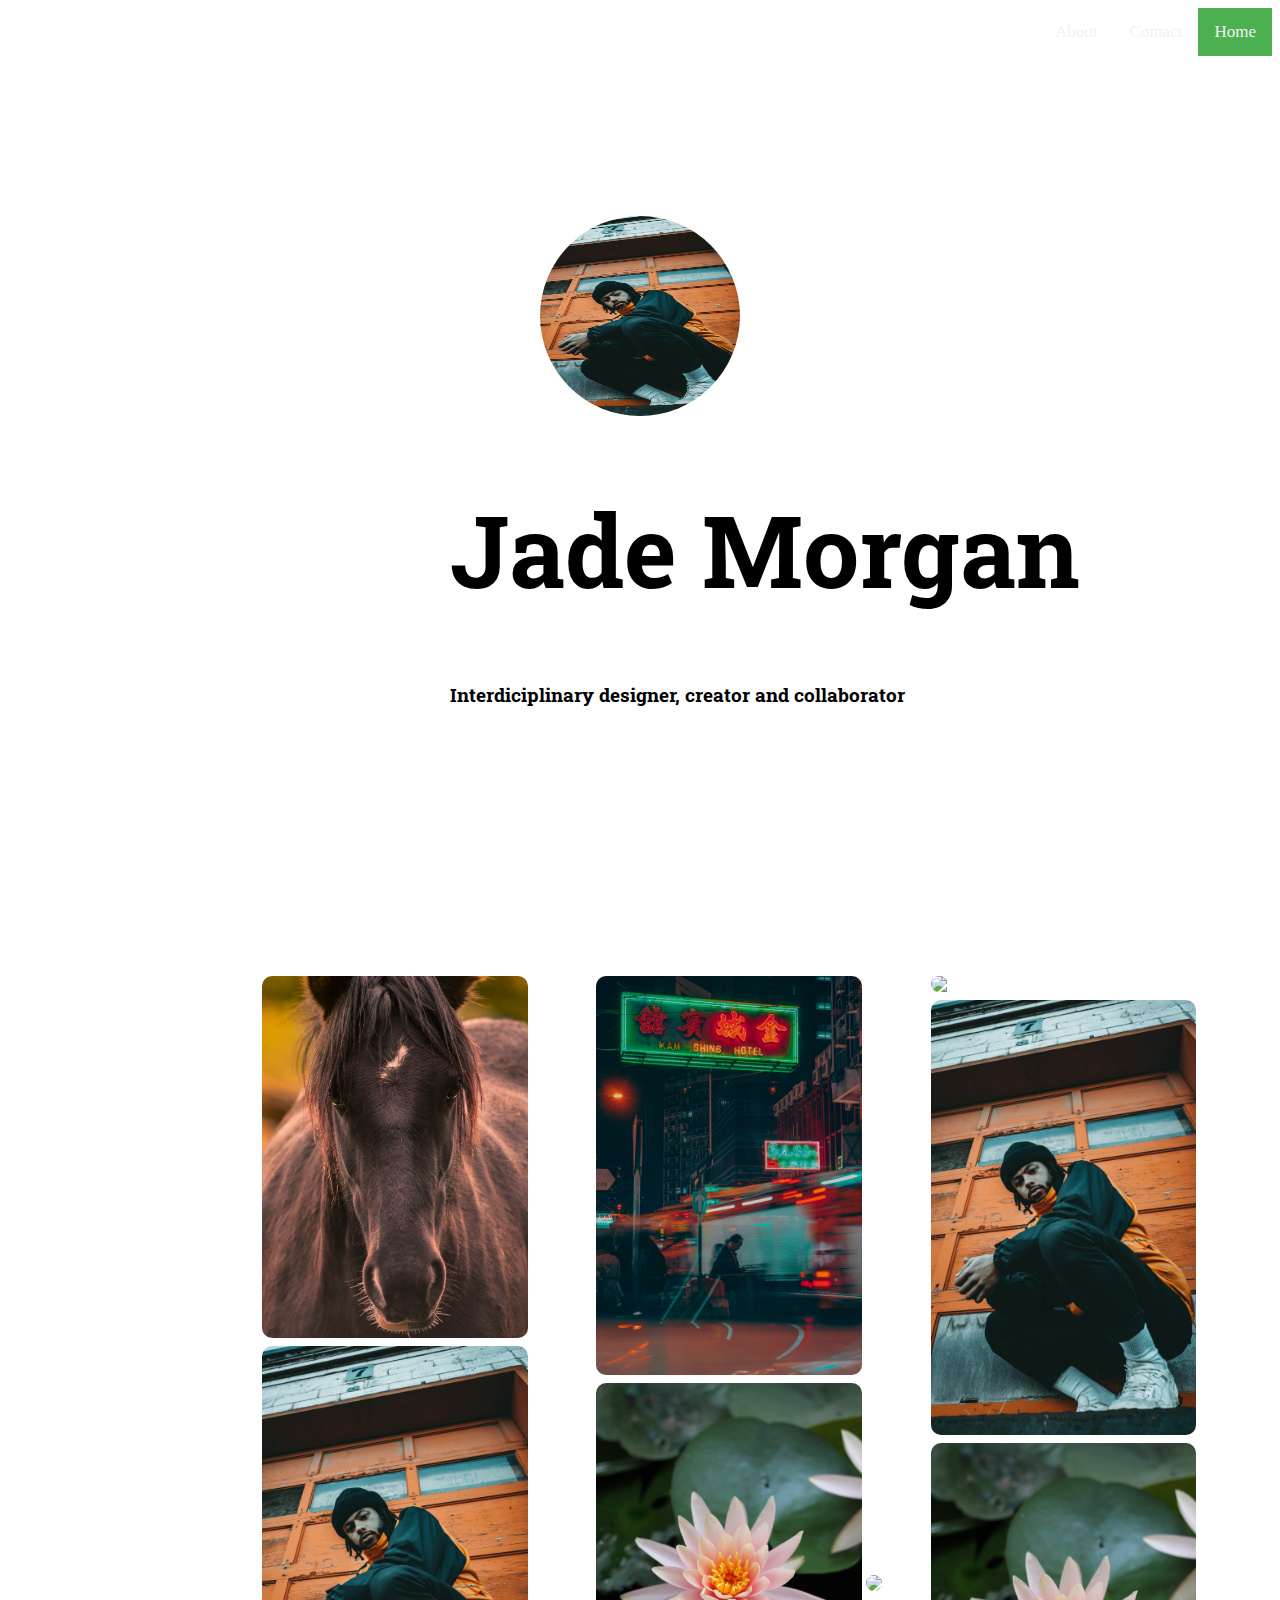
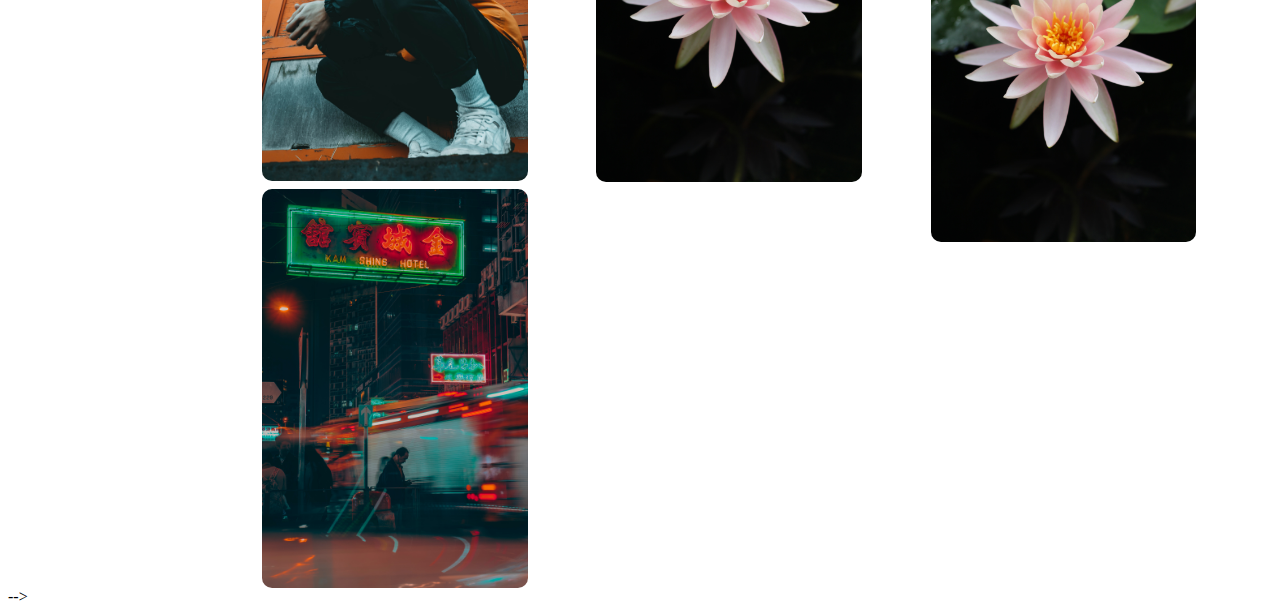
==== index.html @ 74cf1a77 "working on main site now" ====
<!DOCTYPE html>

<html lang="en">

<head>

  <meta http-equiv="content-type" content="text/html; charset=utf-8">

  <title>Jade Morgan</title>
    <script src="https://ajax.googleapis.com/ajax/libs/jquery/3.1.1/jquery.min.js"></script>

  <script src="https://code.jquery.com/jquery-1.12.4.js"></script>
   <script src="https://code.jquery.com/ui/1.12.1/jquery-ui.js"></script>
   <script src='https://code.responsivevoice.org/responsivevoice.js'></script>

  <link rel="stylesheet" type="text/css" href="css/style.css" />
    <script src="js/drag.js" content="text/javascript"></script>
    <script src="js/voice.js" content="text/javascript"></script>


  <!-- Including jQuery by default -->


</head>

<!-- Comment about the body of the HTML -->

<body>



<link rel="stylesheet" href="https://cdnjs.cloudflare.com/ajax/libs/font-awesome/4.7.0/css/font-awesome.min.css">
<nav>
<div class="topnav" id="myTopnav">
  <a href="index.html" class="active">Home</a>
  <a href="html/contact.html">Contact</a>
  <a href="html/about.html">About</a>
  <a href="javascript:void(0);" class="icon" onclick="myFunction()">
    <i class="fa fa-bars"></i>
  </a>
</div>
</nav>
<br>
<div id= "works">

<img  height="200" width="200" src='img/fill2.jpg'>
<h1 class="top">Jade Morgan</h1>

<h3 class="top"> Interdiciplinary designer, creator and collaborator</h3>



</div>

<div class="row"> 
  <div class="column">
   <div class="container">
    
            <img class="image" src="img/horse6.jpg">
            <div class="middle">
              <div class="text">
           <a href="html/para.html" target="_blank">
          <h4>
            Horse Secrets
          </h4>
            </a>

           <h5> Design: Jade Morgan</h5>

          </div>
         
          </div>
        </div>

    <img src="img/fill2.jpg">


    <img src="img/fill1.jpg">
    
    
  </div>



  <div class="column">
    <img src="img/fill1.jpg">
    <img src="img/fill3.jpg">
    <img src="img/fill4.jpg">

   
  </div> 
  <div class="column">

    <div class="container">
    
            <img class="image" src="img/horse7.jpg">
            <div class="middle">
           <a href="html/contact.html">
            <div class="text">Horse Page</div></a>
          </div>
        </div>
    <img src="img/fill2.jpg">
    <img src="img/fill3.jpg">
  
  </div>


  </div> -->
</div>


<script>
function myFunction() {
  var x = document.getElementById("myTopnav");
  if (x.className === "topnav") {
    x.className += " responsive";
  } else {
    x.className = "topnav";
  }
}
</script>


</body>

</html>
---- css/style.css ----
/*

Title of project
Author's name

Some description of the CSS styling

*/

@import url('https://fonts.googleapis.com/css?family=Source+Sans+Pro');
@import url('https://fonts.googleapis.com/css?family=Roboto+Slab');
@import url(https://fonts.googleapis.com/css?family=Lato:400,300);
@import url('https://fonts.googleapis.com/css?family=Audiowide|Press+Start+2P');
@import url('https://fonts.googleapis.com/css?family=Lora|Open+Sans');

u.topnav {
  background-color: #333;
  overflow: hidden;
}

a:link {
  color: red;
}

/* visited link */
a:visited {
  color: green;
}

/* mouse over link */
a:hover {
  color: #000;
}

/* selected link */
a:active {
  color: blue;
}

/* Style the links inside the navigation bar */
.topnav a {
  float: right;
  display: block;
  color: #f2f2f2;
  text-align: center;
  padding: 14px 16px;
  text-decoration: none;
  font-size: 17px;
}

/* Change the color of links on hover */
.topnav a:hover {
  background-color: #ddd;
  color: black;
}

/* Add an active class to highlight the current page */
.active {
  background-color: #4CAF50;
  color: white;
}

/* Hide the link that should open and close the topnav on small screens */
.topnav .icon {
  display: none;
}


a{
  padding: none;
  margin:none;

}

p{
  padding-bottom:5px;
}

h1{

  font-size: 100px;
  margin-left: auto;
  margin-right: auto;
}

h4{
  font-size:14px;
  font-family: 'Open Sans';
}

h5{
font-size:12px;
  font-family: 'Lora';
}

h3{
  margin-left: auto;
  margin-right: auto;
}

button{
margin-top:150px;
background-color: #f99;
 border: none;
 color: white;
 padding: 8px 16px;
 font-family:'Press Start 2P';
 text-align: center;
 text-decoration: none;
 display: inline-block;
 border-radius:4px;
 font-size: 16px;
 margin: 4px 2px;
 -webkit-transition-duration: 0.4s; /* Safari */
 transition-duration: 0.4s;
 cursor: pointer;


}

button:hover{

  background-color: #94ddbc;
color: white;
}


.top{
margin-left:35%;

font-family: 'Roboto Slab';

}

/*--------DIV STUFFFFFFF------*/
#works{

 margin-top: 15%;
 width: 100%;
/*  background-color:red;*/
  height: 500px;
  padding-bottom: 20%;
}

#works img{

  display: block;
  margin-left: auto;
  margin-right: auto;
   border-radius: 110px;
}

.row {
 
  display: flex;
  flex-wrap: wrap;
  padding: 0 4px;
  padding-left:20%;
/*  margin-left: 20%;*/

 -webkit-animation: background 25s infinite;
  animation: background 25s infinite;


}

/* Create four equal columns that sits next to each other */
.column {
  flex: 33%;
  max-width: 33%;
  padding: 0 1px;
}

.column img {
  margin-top: 8px;
  vertical-align: middle;
  width:80%;
  border-radius: 10px;
}


d
* {
  box-sizing: border-box;
}

.responsive {
  padding: 0 6px;
  margin-bottom: 10px;
  margin-left: 13%;
  float: left;
  width: 30%;
}

@media only screen and (max-width: 700px) {
  .responsive {
    width: 49.99999%;
    margin: 6px 0;
  }

  h1{

    font-size: 80px;
  }

   .column {
    flex: 50%;
    max-width: 50%;
  }
}

@media only screen and (max-width: 500px) {
  .responsive {
    width: 100%;
  }
h1{

  font-size: 60px;
}

.column {
    flex: 100%;
    max-width: 100%;
  }

}

@media screen and (max-width: 600px) {
  .topnav a:not(:first-child) {display: none;}
  .topnav a.icon {
    float: right;
    display: block;
  }
}

/* The "responsive" class is added to the topnav with JavaScript when the user clicks on the icon. This class makes the topnav look good on small screens (display the links vertically instead of horizontally) */
@media screen and (max-width: 600px) {
  .topnav.responsive {position: relative;}
  .topnav.responsive a.icon {
    position: absolute;
    right: 0;
    top: 0;
  }
  .topnav.responsive a {
    float: none;
    display: block;
    text-align: left;
  }
}

span{
  font-family: 'Lato';
}
body {
  height: 100%;
  z-index: -100px;
}

/*body {
  -webkit-animation: background 25s infinite;
  animation: background 25s infinite;
}
*/

@-webkit-keyframes background {
  0% { background-color: #f99; }
  33% { background-color: #9f9; }
  67% { background-color: #99f; }
  100% { background-color: #f99; }
}

@keyframes background {
  0% { background-color: #f99; }
  33% { background-color: #9f9; }
  67% { background-color: #99f; }
  100% { background-color: #f99; }
}



/*immmmg overlaystuff*/

.container {
  position: relative;
 /* width: 50%;*/
}

.image {
  opacity: 1;
  display: block;
  width: 100%;
  height: auto;
  transition: .5s ease;
  backface-visibility: hidden;
}

.middle {
  transition: .5s ease;
  opacity: 0;
  position: absolute;
  top: 50%;
  left: 40%;
  transform: translate(-50%, -50%);
  -ms-transform: translate(-50%, -50%)
}

.container:hover .image {
  opacity: 0.3;
}

.container:hover .middle {
  opacity: 1;
}

.text {
  background-color: rgb(76, 175, 80, 0.4);
  color: white;
  font-size: 16px;
  padding: 16px 32px;
  border-radius: 20px;
}

.text a{
  text-decoration: none;
 
}

a:hover

body, html {
  height: 100%;
}

.parallax {
  /* The image used */
  background-image: url('img_parallax.jpg');

  /* Full height */
  height: 100%; 

  /* Create the parallax scrolling effect */
  background-attachment: fixed;
  background-position: center;
  background-repeat: no-repeat;
  background-size: cover;
}
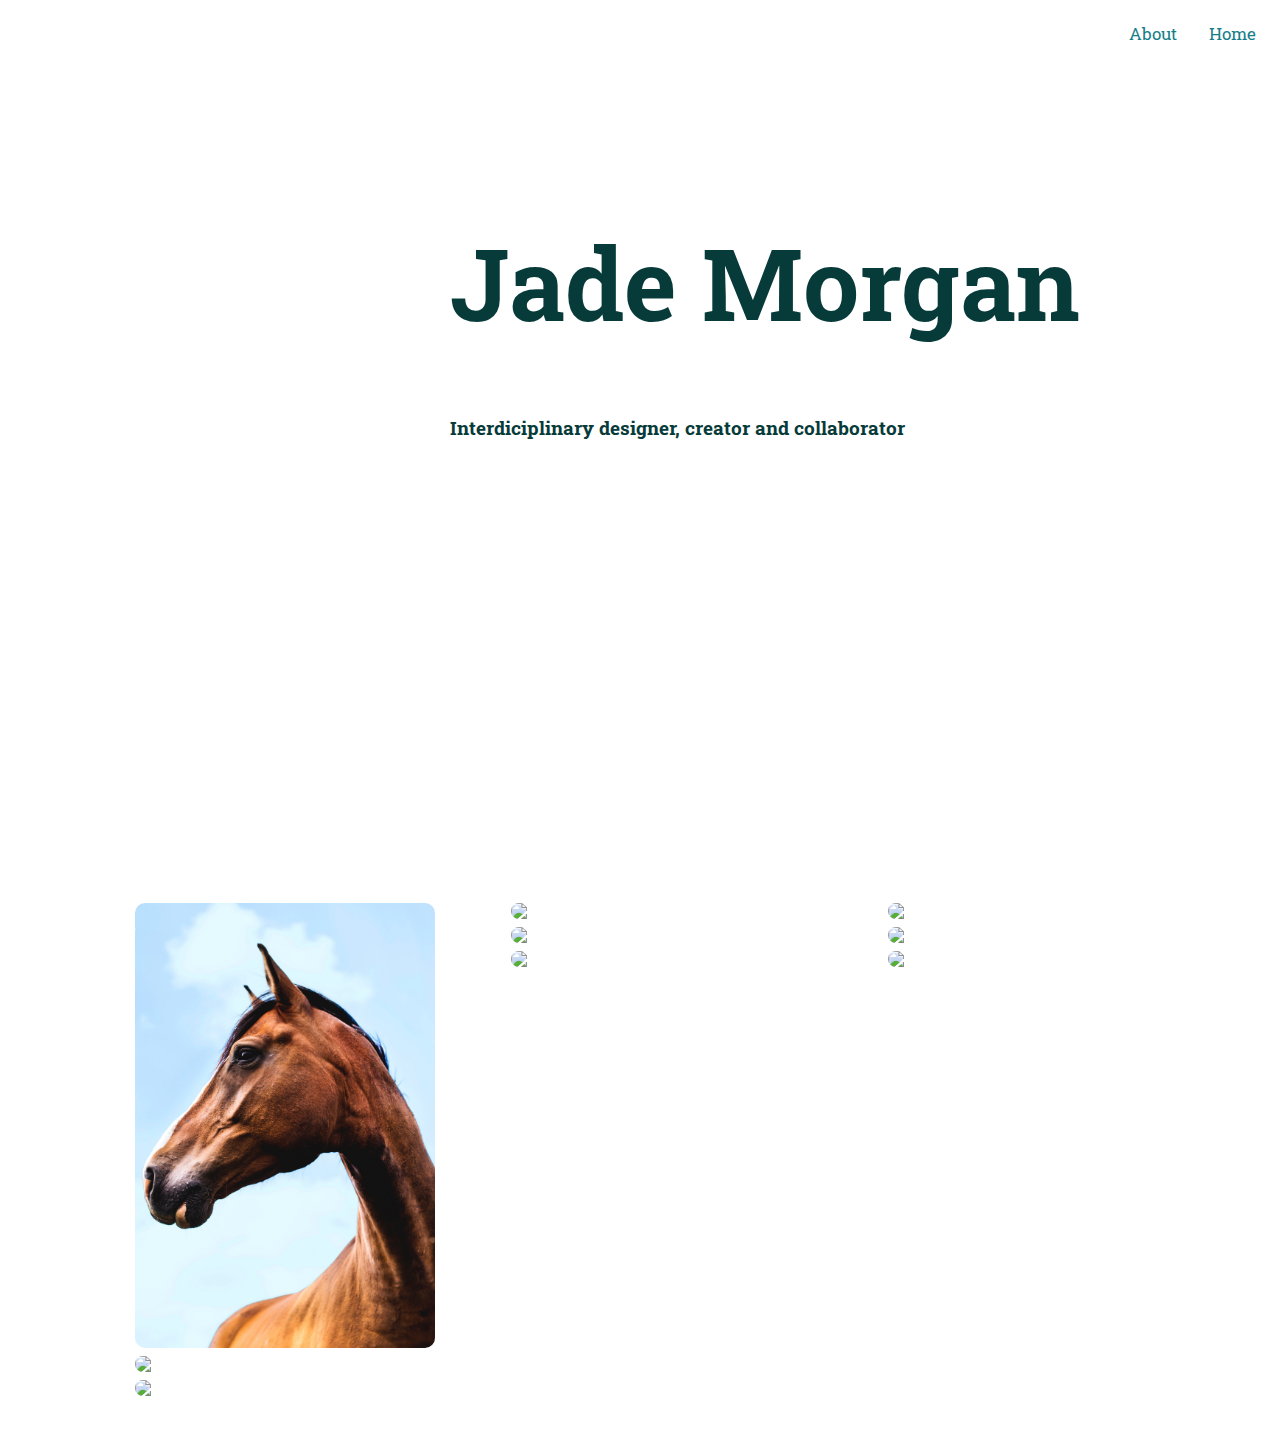
==== commit fe78f788: "nearly there¡" ====
--- a/index.html
+++ b/index.html
@@ -7,6 +7,7 @@
   <meta http-equiv="content-type" content="text/html; charset=utf-8">
 
   <title>Jade Morgan</title>
+   <link rel="icon" href="img/jicon.png">
     <script src="https://ajax.googleapis.com/ajax/libs/jquery/3.1.1/jquery.min.js"></script>
 
   <script src="https://code.jquery.com/jquery-1.12.4.js"></script>
@@ -32,8 +33,8 @@
 <link rel="stylesheet" href="https://cdnjs.cloudflare.com/ajax/libs/font-awesome/4.7.0/css/font-awesome.min.css">
 <nav>
 <div class="topnav" id="myTopnav">
-  <a href="index.html" class="active">Home</a>
-  <a href="html/contact.html">Contact</a>
+  <a href="index.html" >Home</a>
+  
   <a href="html/about.html">About</a>
   <a href="javascript:void(0);" class="icon" onclick="myFunction()">
     <i class="fa fa-bars"></i>
@@ -43,69 +44,174 @@
 <br>
 <div id= "works">
 
-<img  height="200" width="200" src='img/fill2.jpg'>
+<!-- <img  height="200" width="200" src='img/fill2.jpg'> -->
 <h1 class="top">Jade Morgan</h1>
 
 <h3 class="top"> Interdiciplinary designer, creator and collaborator</h3>
 
-
+<br>
 
 </div>
 
 <div class="row"> 
   <div class="column">
+
+
+
+
    <div class="container">
-    
-            <img class="image" src="img/horse6.jpg">
+     <a href="html/para.html" target="_blank">
+      <a href="html/para.html" target="_blank">
+            <img class="image" src="img/horse10.jpg">
             <div class="middle">
               <div class="text">
-           <a href="html/para.html" target="_blank">
+           
           <h4>
             Horse Secrets
           </h4>
-            </a>
-
-           <h5> Design: Jade Morgan</h5>
-
+            <h6>Web</h6>
+
+           <h5> Designer: Jade Morgan</h5>
+           </a>
           </div>
          
           </div>
         </div>
 
-    <img src="img/fill2.jpg">
-
-
-    <img src="img/fill1.jpg">
-    
-    
-  </div>
-
-
-
-  <div class="column">
-    <img src="img/fill1.jpg">
-    <img src="img/fill3.jpg">
-    <img src="img/fill4.jpg">
+  <div class="container">
+            <a href="html/selfcare.html">
+    <img src="img/LKA_0789.jpg" class="image image2">
+<div class="middle">
+    <div class="text">
+<a href="html/selfcare.html">
+      <h4>Self Care Kit</h4>
+      <h6>Art Book</h6>
+      <h5>Designer: Jade Morgan</h5>
+    </a>
+      </div>
+
+  </div>
+   </a>
+  </div>
+
+
+  <div class="container">
+            <a href="html/selfcare.html">
+    <img src="img/LKA_0819.jpg" class="image image2">
+
+   </a>
+  </div>
+
+
+    
+    
+  </div>
+
+   
+
+
+
+  <div class="column">  <div class="container">
+    
+            <img class="image" src="img/guy.jpg">
+            <div class="middle">
+     
+            <div class="text">
+             <a href="html/contact.html">
+            <h4>Art Matters</h4>
+            <h6>Web </h6>
+            <h5>Web Developer: Jade Morgan</h5>
+            <h5> Graphic Designer: Lucas LaRochelle</h5>
+
+              </a>
+
+          </div>
+          </div>
+        </div>
+
+        <div class="container">
+           <a href="html/earring1.html">
+    <img src="img/LKA_1210.jpg" class="image">
+ <div class="middle">
+    <div class="text">
+      <a href="html/earring1.html">
+    <h4>Jade Mo ES1</h4>
+    <h6>Object</h6>
+    <h5>Designer: Jade Morgan</h5>
+      </a>
+  </div>
+  </div>
+</a>
+  </div>
+
+           <div class="container">
+            <a href="html/burger.html">
+    <img src="img/LKA_0850.jpg" class="image image2">
+
+      <div class="middle">
+    <div class="text">
+      <a href="html/burger.html">
+    <h4>Just The Burger?</h4>
+    <h6>Object</h6>
+    <h5>Designer: Jade Morgan</h5>
+      </a>
+  </div>
+  </div>
+   </a>
+  </div>
+          
 
    
   </div> 
   <div class="column">
 
+        <div class="container">
+            <a href="html/earring2.html">
+    <img src="img/LKA_1250.jpg" class="image image2">
+     <div class="middle">
+    <div class="text">
+      <a href="html/earring2.html">
+    <h4>Jade Mo ES2</h4>
+    <h6>Object</h6>
+    <h5>Designer: Jade Morgan</h5>
+      </a>
+  </div>
+  </div>
+
+   </a>
+  </div>
+
+
     <div class="container">
     
-            <img class="image" src="img/horse7.jpg">
+            <img class="image" src="img/trees.jpg">
             <div class="middle">
-           <a href="html/contact.html">
-            <div class="text">Horse Page</div></a>
+           
+            <div class="text">
+        <a href="html/onscroll.html" target="blank">
+            <h4>Sweet Jamaica</h4>
+            <h6>Web </h6>
+            <h5>Designer: Jade Morgan</h5>
+            </a>
+
+          </div>
           </div>
         </div>
-    <img src="img/fill2.jpg">
-    <img src="img/fill3.jpg">
+
+        <div class="container">
+            <a href="html/earring2.html">
+    <img src="img/LKA_1266.jpg" class="image image2">
+
+   </a>
+  </div>
+
+   
   
-  </div>
-
-
-  </div> -->
+  
+  </div>
+
+
+  </div> 
 </div>
 
 
--- a/css/style.css
+++ b/css/style.css
@@ -13,38 +13,46 @@
 @import url('https://fonts.googleapis.com/css?family=Audiowide|Press+Start+2P');
 @import url('https://fonts.googleapis.com/css?family=Lora|Open+Sans');
 
+
+.side{
+
+  -ms-transform: rotate(-20deg); /* IE 9 */
+  -webkit-transform: rotate(-20deg); /* Safari 3-8 */
+  transform: rotate(-20deg);
+}
 u.topnav {
   background-color: #333;
   overflow: hidden;
 }
 
 a:link {
-  color: red;
+  color: #2D3A3a;
 }
 
 /* visited link */
 a:visited {
-  color: green;
+  color: #2D3A3a;
 }
 
 /* mouse over link */
 a:hover {
-  color: #000;
+  color: white;
 }
 
 /* selected link */
 a:active {
-  color: blue;
+  color: #2D3A3a;
 }
 
 /* Style the links inside the navigation bar */
 .topnav a {
   float: right;
   display: block;
-  color: #f2f2f2;
+  color: #177e89;
   text-align: center;
   padding: 14px 16px;
   text-decoration: none;
+  font-family: 'Roboto Slab';
   font-size: 17px;
 }
 
@@ -56,7 +64,8 @@
 
 /* Add an active class to highlight the current page */
 .active {
-  background-color: #4CAF50;
+  background-color: #6bbf59;
+  border-radius: 20px;
   color: white;
 }
 
@@ -72,6 +81,11 @@
 
 }
 
+.half:hover{
+
+  opacity: 60%;
+}
+
 p{
   padding-bottom:5px;
 }
@@ -98,6 +112,10 @@
   margin-right: auto;
 }
 
+h6{
+  font-family: 'Lora';
+  font-size:11px;
+}
 button{
 margin-top:150px;
 background-color: #f99;
@@ -129,7 +147,11 @@
 margin-left:35%;
 
 font-family: 'Roboto Slab';
-
+color:#073b3a;
+}
+
+.top2{
+  font-size:30px;
 }
 
 /*--------DIV STUFFFFFFF------*/
@@ -138,7 +160,7 @@
  margin-top: 15%;
  width: 100%;
 /*  background-color:red;*/
-  height: 500px;
+  height: 300px;
   padding-bottom: 20%;
 }
 
@@ -148,6 +170,10 @@
   margin-left: auto;
   margin-right: auto;
    border-radius: 110px;
+}
+
+.works{
+  height:200px;
 }
 
 .row {
@@ -155,7 +181,8 @@
   display: flex;
   flex-wrap: wrap;
   padding: 0 4px;
-  padding-left:20%;
+  padding-top: 10%;
+  padding-left:10%;
 /*  margin-left: 20%;*/
 
  -webkit-animation: background 25s infinite;
@@ -164,6 +191,30 @@
 
 }
 
+.row2{
+
+  display: flex;
+  flex-wrap: wrap;
+  padding: 0 4px;
+  padding-left:20%;
+  background-color:#99f; 
+}
+
+.row3{
+display: flex;
+  flex-wrap: wrap;
+  padding: 0 4px;
+  padding-left:20%;
+  background-color: #6bb; 
+}
+
+.row4{
+display: flex;
+  flex-wrap: wrap;
+  padding: 0 4px;
+  padding-left:20%;
+  background-color: #9f9;
+}
 /* Create four equal columns that sits next to each other */
 .column {
   flex: 33%;
@@ -178,6 +229,18 @@
   border-radius: 10px;
 }
 
+.column2 {
+  flex:50%;
+  max-width: 50%;
+  padding: 0 1px;
+}
+
+.column2 img {
+  margin-top: 8px;
+  vertical-align: middle;
+  width:80%;
+  border-radius: 10px;
+}
 
 d
 * {
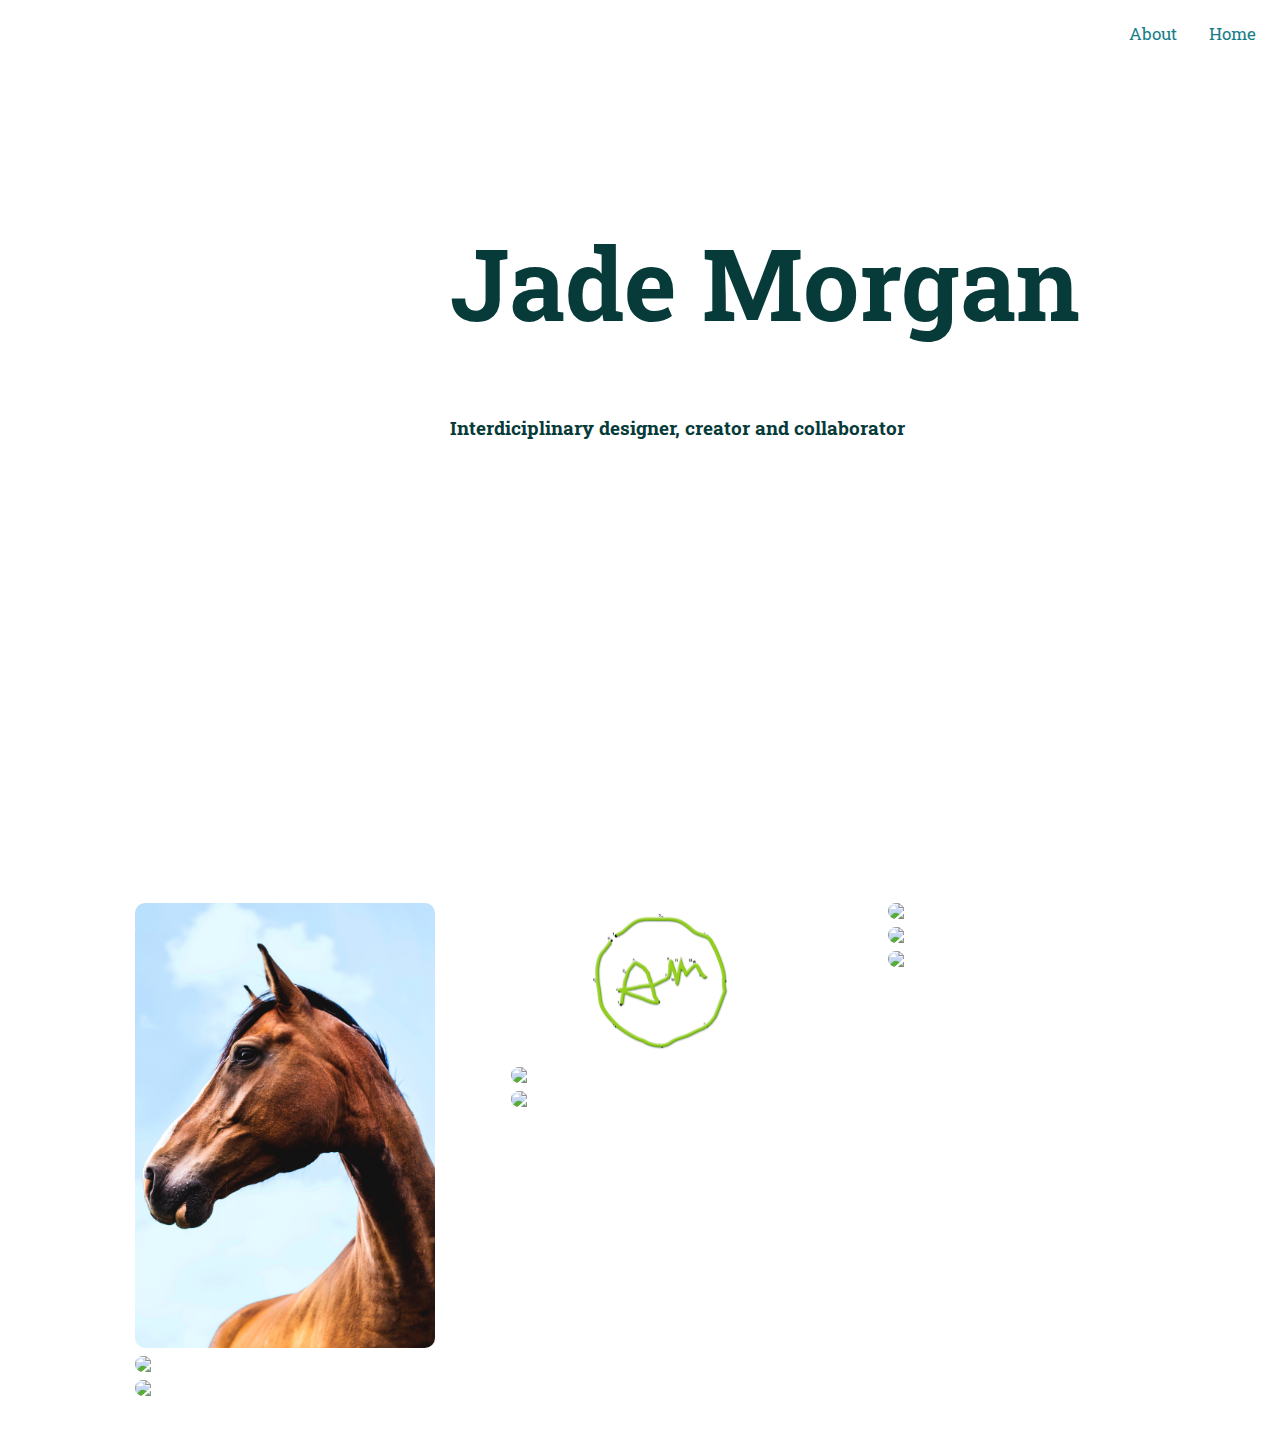
==== commit 23c18349: "trying to add art matters" ====
--- a/index.html
+++ b/index.html
@@ -113,15 +113,14 @@
 
   <div class="column">  <div class="container">
     
-            <img class="image" src="img/guy.jpg">
+            <img class="image" height="500px" width="700px" src="img/logo1.png">
             <div class="middle">
      
             <div class="text">
-             <a href="html/contact.html">
+             <a href="html/artmatters.html" target="blank">
             <h4>Art Matters</h4>
             <h6>Web </h6>
-            <h5>Web Developer: Jade Morgan</h5>
-            <h5> Graphic Designer: Lucas LaRochelle</h5>
+         
 
               </a>
 
@@ -129,7 +128,25 @@
           </div>
         </div>
 
-        <div class="container">
+       
+
+           <div class="container">
+            <a href="html/burger.html">
+    <img src="img/LKA_0850.jpg" class="image image2">
+
+      <div class="middle">
+    <div class="text">
+      <a href="html/burger.html">
+    <h4>Just The Burger?</h4>
+    <h6>Object</h6>
+    <h5>Designer: Jade Morgan</h5>
+      </a>
+  </div>
+  </div>
+   </a>
+  </div>
+          
+ <div class="container">
            <a href="html/earring1.html">
     <img src="img/LKA_1210.jpg" class="image">
  <div class="middle">
@@ -143,24 +160,6 @@
   </div>
 </a>
   </div>
-
-           <div class="container">
-            <a href="html/burger.html">
-    <img src="img/LKA_0850.jpg" class="image image2">
-
-      <div class="middle">
-    <div class="text">
-      <a href="html/burger.html">
-    <h4>Just The Burger?</h4>
-    <h6>Object</h6>
-    <h5>Designer: Jade Morgan</h5>
-      </a>
-  </div>
-  </div>
-   </a>
-  </div>
-          
-
    
   </div> 
   <div class="column">
--- a/css/style.css
+++ b/css/style.css
@@ -379,7 +379,7 @@
   background-color: rgb(76, 175, 80, 0.4);
   color: white;
   font-size: 16px;
-  padding: 16px 32px;
+  padding: 8px 16px;
   border-radius: 20px;
 }
 
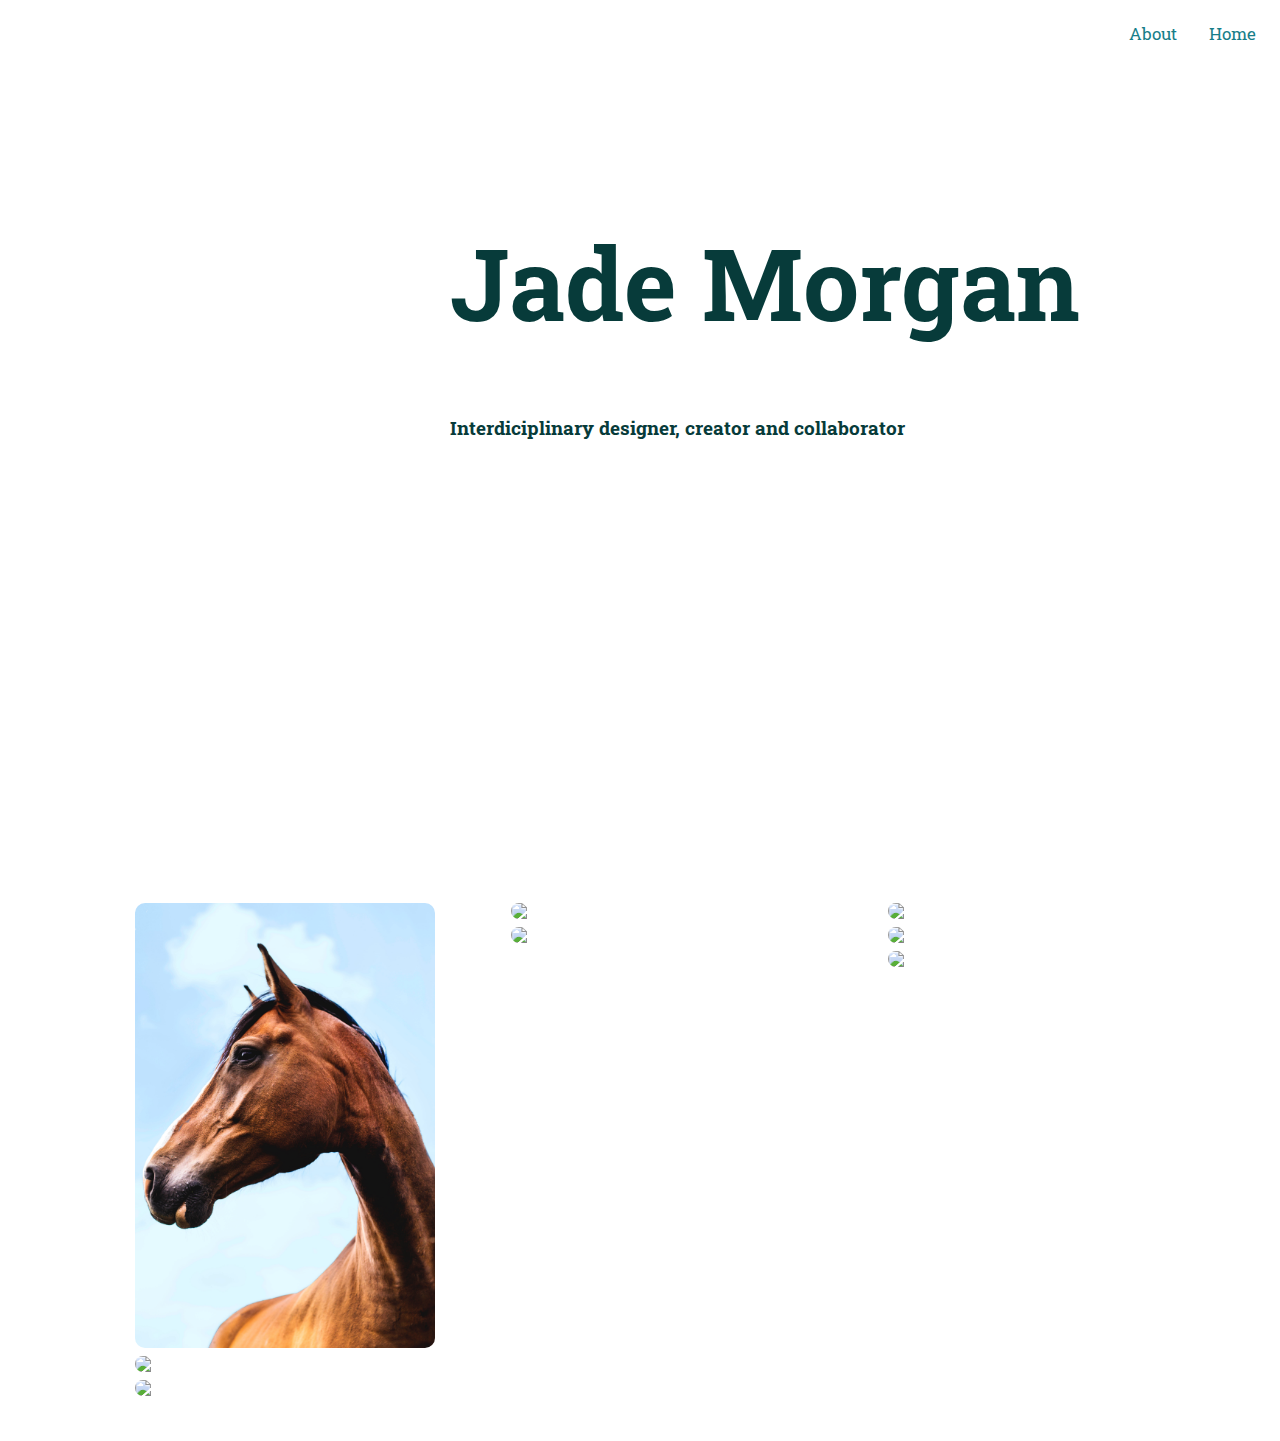
==== commit 6507543b: "Merge remote-tracking branch 'origin/master'" ====
--- a/index.html
+++ b/index.html
@@ -111,10 +111,15 @@
 
 
 
-  <div class="column">  <div class="container">
-    
-            <img class="image" height="500px" width="700px" src="img/logo1.png">
-            <div class="middle">
+  <div class="column">  
+
+<!--     <div class="container">
+    
+
+           
+
+            <img class="image"  src="img/egg.png">
+           <div class="middle">
      
             <div class="text">
              <a href="html/artmatters.html" target="blank">
@@ -126,7 +131,7 @@
 
           </div>
           </div>
-        </div>
+        </div> -->
 
        
 
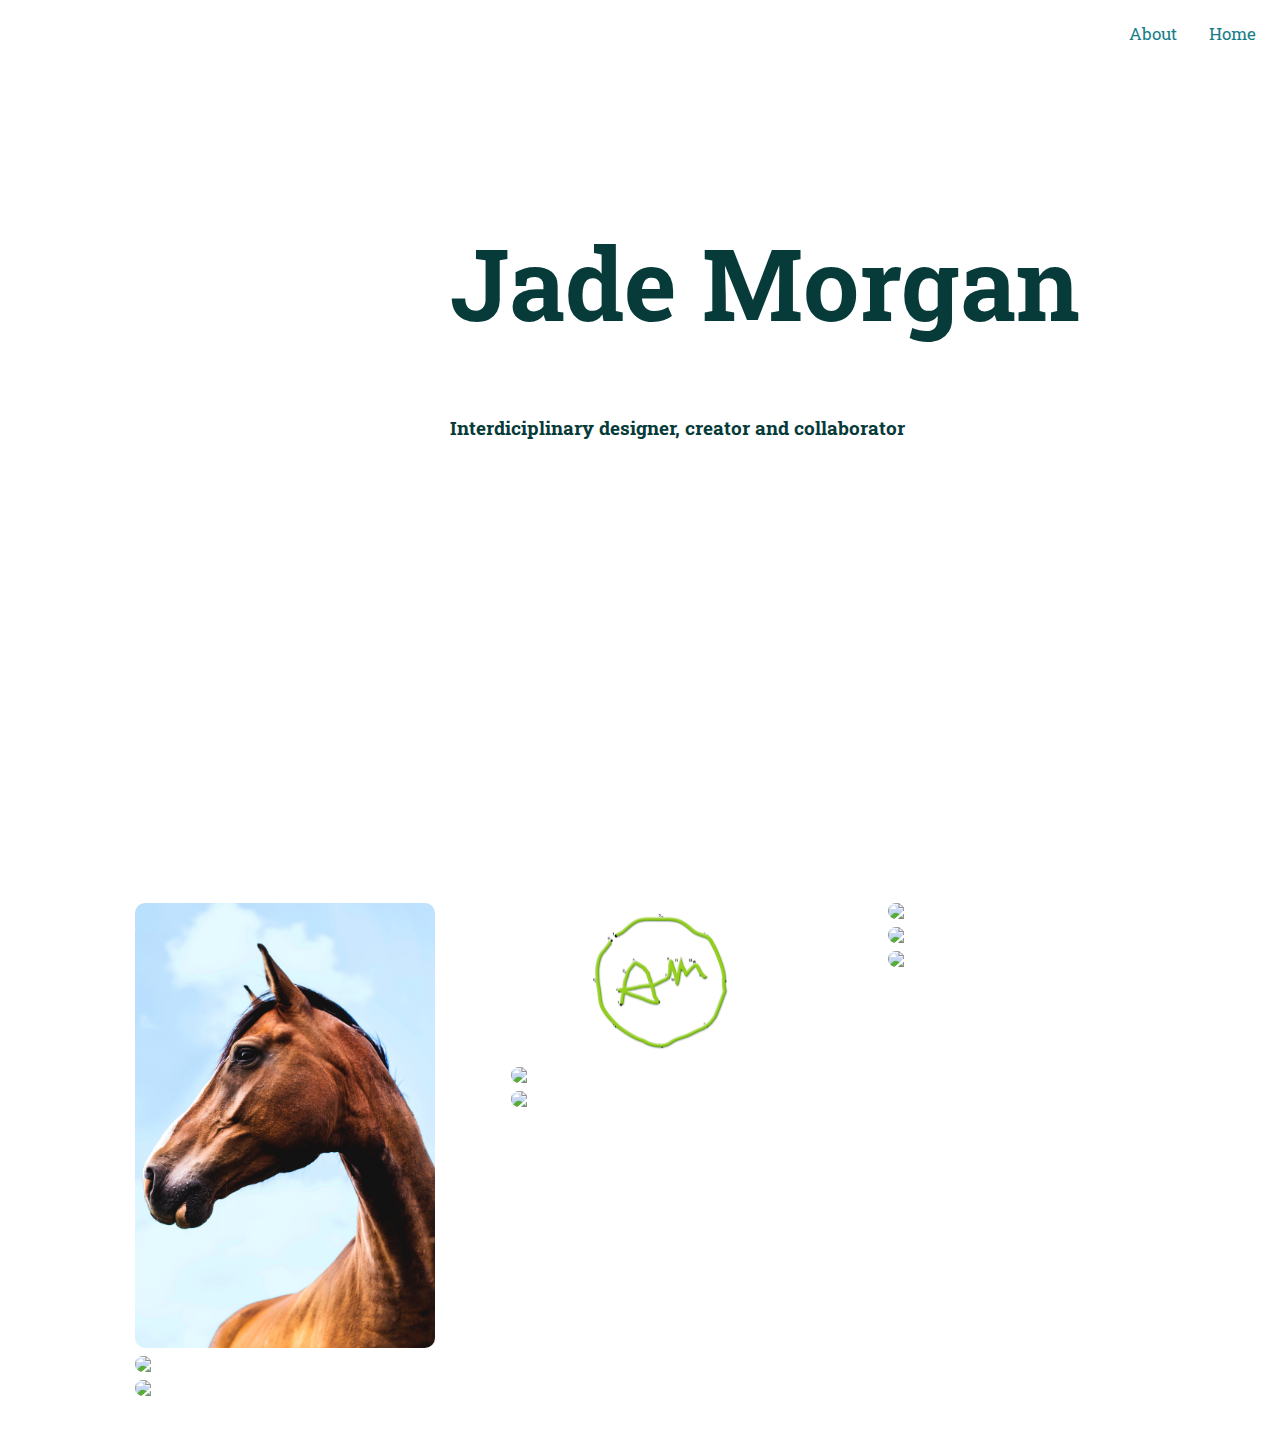
==== commit b2410d36: "adding back in" ====
--- a/index.html
+++ b/index.html
@@ -113,7 +113,7 @@
 
   <div class="column">  
 
-<!--     <div class="container">
+    <div class="container">
     
 
            
@@ -131,7 +131,7 @@
 
           </div>
           </div>
-        </div> -->
+        </div>
 
        
 
